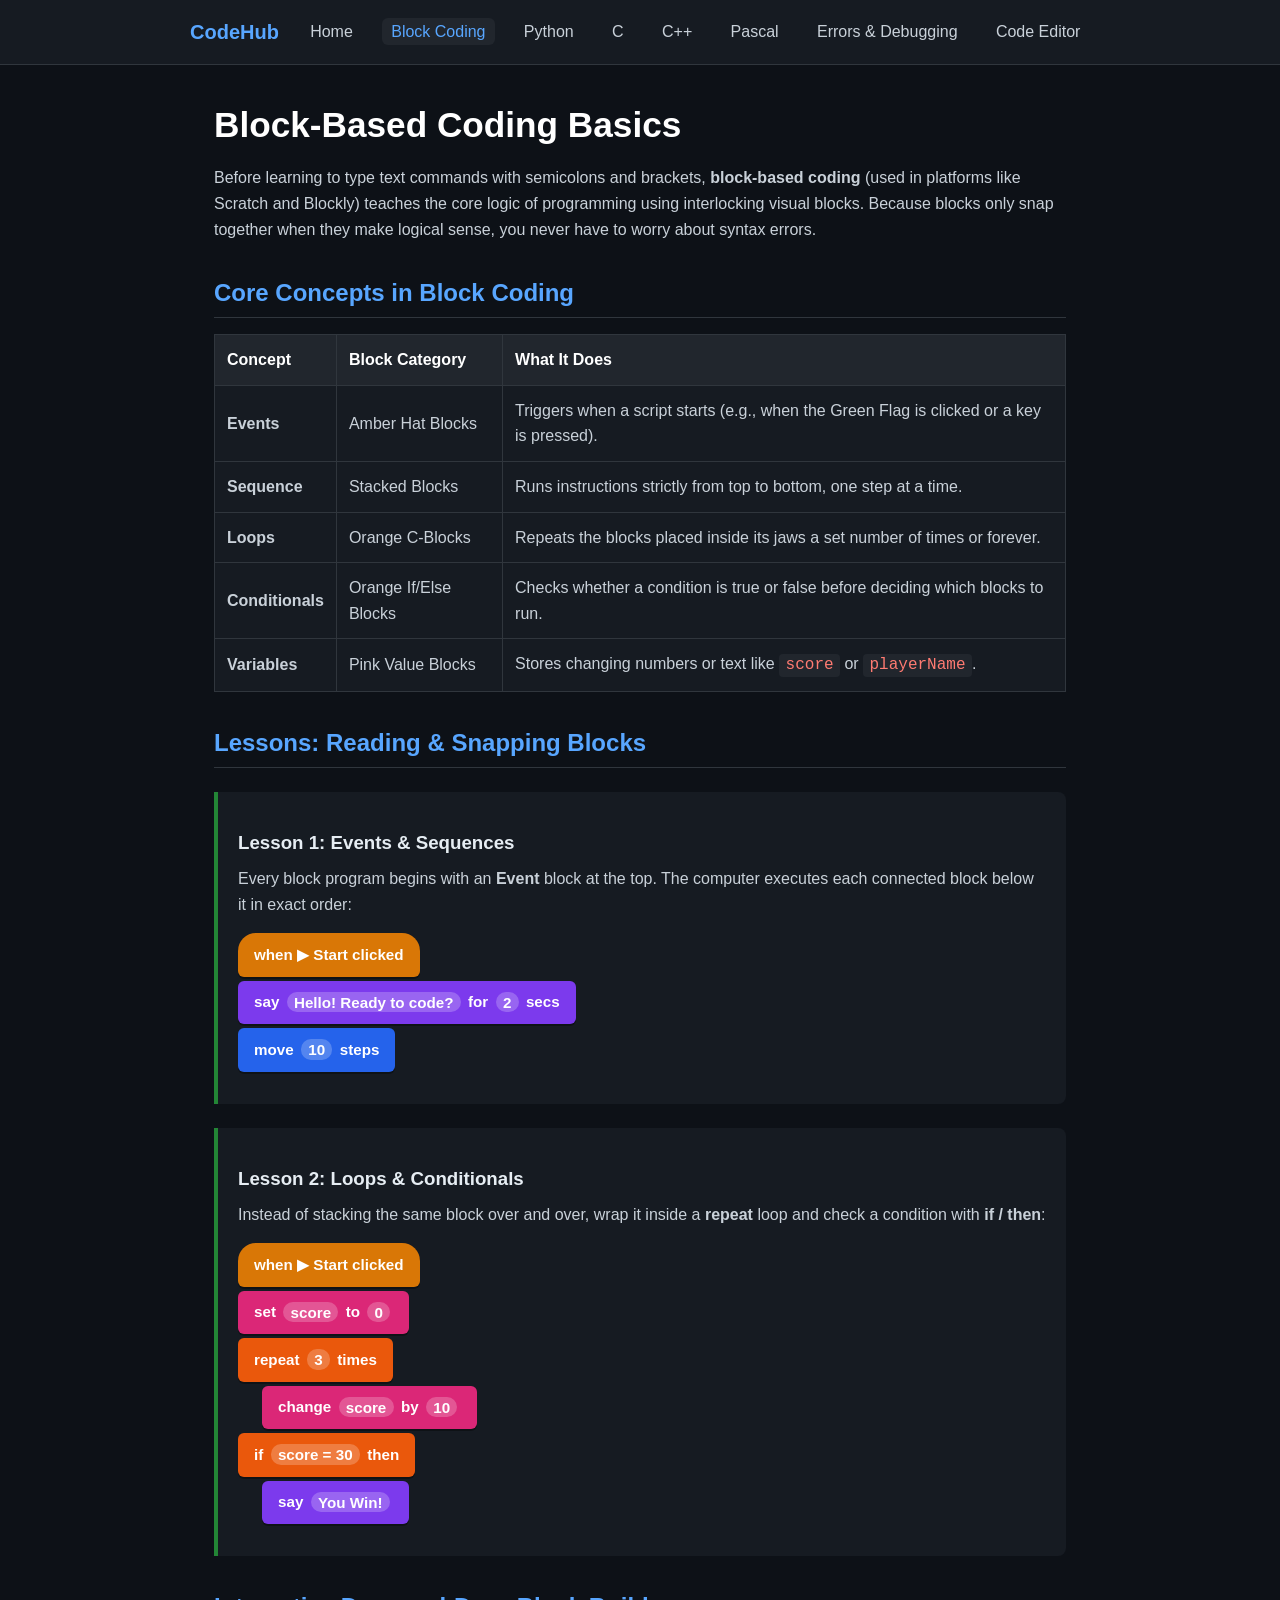
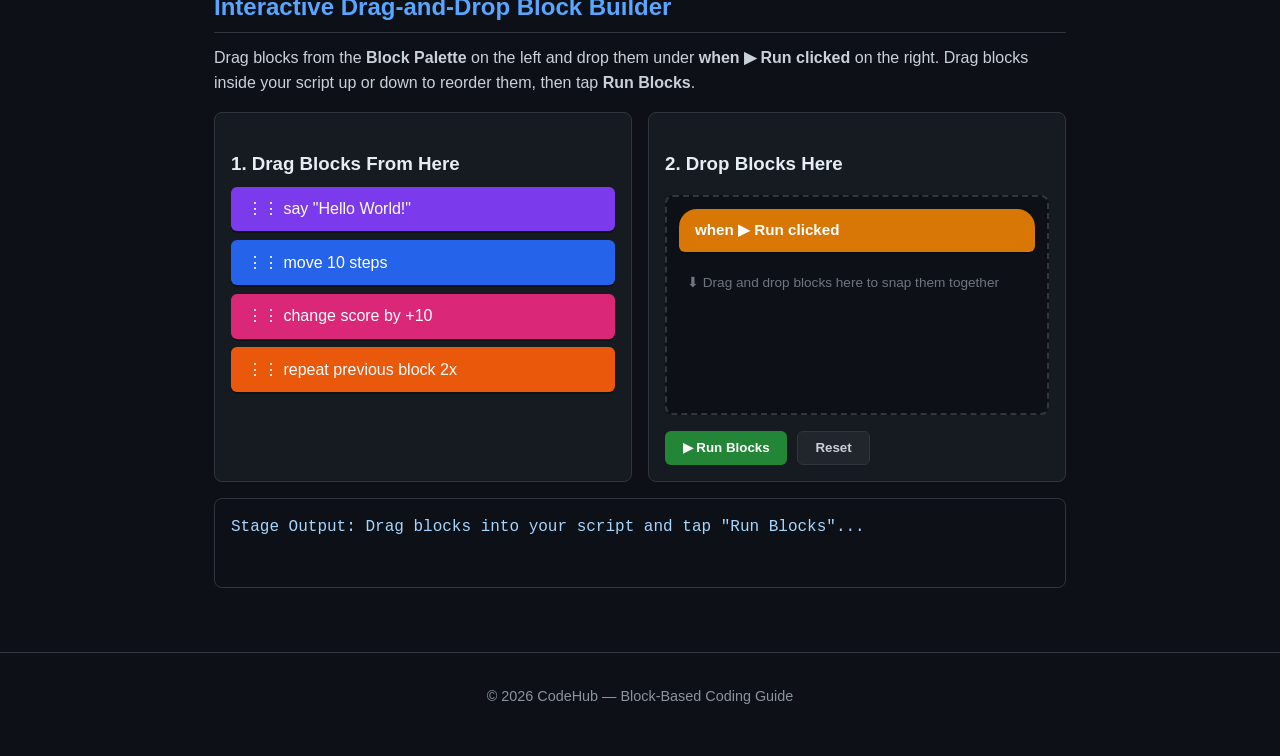
==== blocks.html @ fc76e5b6 "Create blocks.html" ====
<!DOCTYPE html>
<html lang="en">
<head>
  <meta charset="UTF-8">
  <meta name="viewport" content="width=device-width, initial-scale=1.0">
  <title>Block Coding Basics | CodeHub</title>
  <link rel="stylesheet" href="style.css">
  <style>
    /* Visual Block Styles */
    .block-stack {
      display: flex;
      flex-direction: column;
      align-items: flex-start;
      gap: 4px;
      margin: 1rem 0;
      font-family: -apple-system, BlinkMacSystemFont, "Segoe UI", Roboto, sans-serif;
      font-weight: 600;
      font-size: 0.95rem;
    }

    .block {
      padding: 0.6rem 1rem;
      border-radius: 6px;
      color: #ffffff;
      box-shadow: 0 2px 0 rgba(0, 0, 0, 0.35);
      display: inline-block;
      user-select: none;
    }

    .block-hat {
      border-radius: 18px 18px 6px 6px;
    }

    .block-indent {
      margin-left: 1.5rem;
    }

    .block-event { background-color: #d97706; }    /* Gold/Amber */
    .block-motion { background-color: #2563eb; }   /* Blue */
    .block-looks { background-color: #7c3aed; }    /* Purple */
    .block-control { background-color: #ea580c; }  /* Orange */
    .block-var { background-color: #db2777; }      /* Pink/Magenta */

    .block-slot {
      background-color: rgba(255, 255, 255, 0.22);
      padding: 0.1rem 0.45rem;
      border-radius: 10px;
      margin: 0 0.2rem;
    }

    /* Drag & Drop Playground Styles */
    .playground-grid {
      display: grid;
      grid-template-columns: repeat(auto-fit, minmax(260px, 1fr));
      gap: 1rem;
      margin-top: 1rem;
    }

    .palette-box, .workspace-box {
      background-color: #161b22;
      border: 1px solid #30363d;
      border-radius: 8px;
      padding: 1rem;
    }

    .draggable-block {
      display: flex;
      justify-content: space-between;
      align-items: center;
      width: 100%;
      margin-bottom: 0.55rem;
      cursor: grab;
      touch-action: none;
      transition: transform 0.12s, opacity 0.12s;
    }

    .draggable-block:active {
      cursor: grabbing;
    }

    .draggable-block.dragging {
      opacity: 0.5;
      transform: scale(0.98);
    }

    .drop-zone {
      min-height: 220px;
      padding: 0.75rem;
      border: 2px dashed #30363d;
      border-radius: 8px;
      background-color: #0d1117;
      transition: border-color 0.2s, background-color 0.2s;
    }

    .drop-zone.drag-over {
      border-color: #58a6ff;
      background-color: rgba(88, 166, 255, 0.08);
    }

    .drop-hint {
      color: #6e7681;
      font-size: 0.85rem;
      font-weight: normal;
      margin-top: 0.5rem;
      padding: 0.5rem;
    }

    .remove-x {
      background: rgba(0, 0, 0, 0.25);
      border: none;
      color: #ffffff;
      border-radius: 4px;
      padding: 0.1rem 0.45rem;
      margin-left: 0.75rem;
      font-size: 0.8rem;
      cursor: pointer;
    }

    .remove-x:hover {
      background: rgba(0, 0, 0, 0.5);
    }

    .stage-output {
      background-color: #0d1117;
      border: 1px solid #30363d;
      border-radius: 8px;
      padding: 1rem;
      margin-top: 1rem;
      min-height: 90px;
      color: #a5d6ff;
      font-family: Consolas, Monaco, monospace;
    }

    .action-row {
      display: flex;
      gap: 0.6rem;
      margin-top: 0.75rem;
    }

    .btn-run {
      background-color: #238636;
      color: #fff;
      border: none;
      padding: 0.55rem 1.1rem;
      border-radius: 6px;
      font-weight: 600;
      cursor: pointer;
    }

    .btn-clear {
      background-color: #21262d;
      color: #c9d1d9;
      border: 1px solid #30363d;
      padding: 0.55rem 1.1rem;
      border-radius: 6px;
      font-weight: 600;
      cursor: pointer;
    }
  </style>
</head>
<body>
  <header>
    <nav>
      <a href="index.html" class="logo">CodeHub</a>
      <ul class="nav-links">
        <li><a href="index.html">Home</a></li>
        <li><a href="blocks.html" class="active">Block Coding</a></li>
        <li><a href="python.html">Python</a></li>
        <li><a href="c.html">C</a></li>
        <li><a href="cpp.html">C++</a></li>
        <li><a href="pascal.html">Pascal</a></li>
        <li><a href="errors.html">Errors &amp; Debugging</a></li>
        <li><a href="editor.html">Code Editor</a></li>
      </ul>
    </nav>
  </header>

  <main>
    <h1>Block-Based Coding Basics</h1>
    <p>Before learning to type text commands with semicolons and brackets, <strong>block-based coding</strong> (used in platforms like Scratch and Blockly) teaches the core logic of programming using interlocking visual blocks. Because blocks only snap together when they make logical sense, you never have to worry about syntax errors.</p>

    <h2>Core Concepts in Block Coding</h2>
    <table>
      <tr>
        <th>Concept</th>
        <th>Block Category</th>
        <th>What It Does</th>
      </tr>
      <tr>
        <td><strong>Events</strong></td>
        <td>Amber Hat Blocks</td>
        <td>Triggers when a script starts (e.g., when the Green Flag is clicked or a key is pressed).</td>
      </tr>
      <tr>
        <td><strong>Sequence</strong></td>
        <td>Stacked Blocks</td>
        <td>Runs instructions strictly from top to bottom, one step at a time.</td>
      </tr>
      <tr>
        <td><strong>Loops</strong></td>
        <td>Orange C-Blocks</td>
        <td>Repeats the blocks placed inside its jaws a set number of times or forever.</td>
      </tr>
      <tr>
        <td><strong>Conditionals</strong></td>
        <td>Orange If/Else Blocks</td>
        <td>Checks whether a condition is true or false before deciding which blocks to run.</td>
      </tr>
      <tr>
        <td><strong>Variables</strong></td>
        <td>Pink Value Blocks</td>
        <td>Stores changing numbers or text like <code>score</code> or <code>playerName</code>.</td>
      </tr>
    </table>

    <h2>Lessons: Reading &amp; Snapping Blocks</h2>

    <div class="lesson-box">
      <h3>Lesson 1: Events &amp; Sequences</h3>
      <p>Every block program begins with an <strong>Event</strong> block at the top. The computer executes each connected block below it in exact order:</p>
      <div class="block-stack">
        <div class="block block-event block-hat">when ▶ Start clicked</div>
        <div class="block block-looks">say <span class="block-slot">Hello! Ready to code?</span> for <span class="block-slot">2</span> secs</div>
        <div class="block block-motion">move <span class="block-slot">10</span> steps</div>
      </div>
    </div>

    <div class="lesson-box">
      <h3>Lesson 2: Loops &amp; Conditionals</h3>
      <p>Instead of stacking the same block over and over, wrap it inside a <strong>repeat</strong> loop and check a condition with <strong>if / then</strong>:</p>
      <div class="block-stack">
        <div class="block block-event block-hat">when ▶ Start clicked</div>
        <div class="block block-var">set <span class="block-slot">score</span> to <span class="block-slot">0</span></div>
        <div class="block block-control">repeat <span class="block-slot">3</span> times</div>
        <div class="block block-var block-indent">change <span class="block-slot">score</span> by <span class="block-slot">10</span></div>
        <div class="block block-control">if <span class="block-slot">score = 30</span> then</div>
        <div class="block block-looks block-indent">say <span class="block-slot">You Win!</span></div>
      </div>
    </div>

    <h2>Interactive Drag-and-Drop Block Builder</h2>
    <p>Drag blocks from the <strong>Block Palette</strong> on the left and drop them under <strong>when ▶ Run clicked</strong> on the right. Drag blocks inside your script up or down to reorder them, then tap <strong>Run Blocks</strong>.</p>

    <div class="playground-grid">
      <div class="palette-box">
        <h3>1. Drag Blocks From Here</h3>
        <div id="paletteList">
          <div class="block block-looks draggable-block" draggable="true" data-type="say" data-class="block-looks">
            <span>⋮⋮ say "Hello World!"</span>
          </div>
          <div class="block block-motion draggable-block" draggable="true" data-type="move" data-class="block-motion">
            <span>⋮⋮ move 10 steps</span>
          </div>
          <div class="block block-var draggable-block" draggable="true" data-type="score" data-class="block-var">
            <span>⋮⋮ change score by +10</span>
          </div>
          <div class="block block-control draggable-block" draggable="true" data-type="repeat" data-class="block-control">
            <span>⋮⋮ repeat previous block 2x</span>
          </div>
        </div>
      </div>

      <div class="workspace-box">
        <h3>2. Drop Blocks Here</h3>
        <div id="dropZone" class="drop-zone block-stack">
          <div class="block block-event block-hat" style="width: 100%;">when ▶ Run clicked</div>
          <div id="dropHint" class="drop-hint">⬇ Drag and drop blocks here to snap them together</div>
        </div>
        <div class="action-row">
          <button class="btn-run" onclick="runBlocks()">▶ Run Blocks</button>
          <button class="btn-clear" onclick="clearBlocks()">Reset</button>
        </div>
      </div>
    </div>

    <div id="stageOutput" class="stage-output">Stage Output: Drag blocks into your script and tap "Run Blocks"...</div>
  </main>

  <footer>
    <p>&copy; 2026 CodeHub &mdash; Block-Based Coding Guide</p>
  </footer>

  <script>
    const dropZone = document.getElementById("dropZone");
    const dropHint = document.getElementById("dropHint");
    const paletteBlocks = document.querySelectorAll("#paletteList .draggable-block");
    let draggedItem = null;
    let isFromPalette = false;

    const labels = {
      say: 'say "Hello World!"',
      move: "move 10 steps",
      score: "change score by +10",
      repeat: "repeat previous block 2x"
    };

    function createWorkspaceBlock(type, cssClass) {
      const el = document.createElement("div");
      el.className = "block " + cssClass + " draggable-block workspace-item";
      el.draggable = true;
      el.dataset.type = type;
      el.dataset.class = cssClass;

      const textSpan = document.createElement("span");
      textSpan.textContent = "⋮⋮ " + labels[type];

      const removeBtn = document.createElement("button");
      removeBtn.className = "remove-x";
      removeBtn.textContent = "✕";
      removeBtn.title = "Remove block";
      removeBtn.onclick = function() {
        el.remove();
        toggleHint();
      };

      el.appendChild(textSpan);
      el.appendChild(removeBtn);

      attachWorkspaceDragEvents(el);
      return el;
    }

    function toggleHint() {
      const items = dropZone.querySelectorAll(".workspace-item");
      dropHint.style.display = items.length === 0 ? "block" : "none";
    }

    // Desktop Drag & Drop from Palette
    paletteBlocks.forEach((block) => {
      block.addEventListener("dragstart", (e) => {
        draggedItem = block;
        isFromPalette = true;
        block.classList.add("dragging");
        e.dataTransfer.effectAllowed = "copy";
      });

      block.addEventListener("dragend", ()
---- style.css ----
* {
  box-sizing: border-box;
  margin: 0;
  padding: 0;
}

body {
  font-family: -apple-system, BlinkMacSystemFont, "Segoe UI", Roboto, Helvetica, Arial, sans-serif;
  line-height: 1.6;
  background-color: #0d1117;
  color: #c9d1d9;
}

header {
  background-color: #161b22;
  border-bottom: 1px solid #30363d;
  padding: 1rem 2rem;
  position: sticky;
  top: 0;
}

nav {
  max-width: 900px;
  margin: 0 auto;
  display: flex;
  flex-wrap: wrap;
  justify-content: space-between;
  align-items: center;
  gap: 1rem;
}

.logo {
  font-size: 1.25rem;
  font-weight: bold;
  color: #58a6ff;
  text-decoration: none;
}

.nav-links {
  list-style: none;
  display: flex;
  flex-wrap: wrap;
  gap: 1.2rem;
}

.nav-links a {
  color: #c9d1d9;
  text-decoration: none;
  font-weight: 500;
  padding: 0.3rem 0.6rem;
  border-radius: 6px;
}

.nav-links a:hover,
.nav-links a.active {
  background-color: #21262d;
  color: #58a6ff;
}

main {
  max-width: 900px;
  margin: 2rem auto;
  padding: 0 1.5rem;
}

h1 {
  color: #ffffff;
  font-size: 2.2rem;
  margin-bottom: 0.75rem;
}

h2 {
  color: #58a6ff;
  margin-top: 2rem;
  margin-bottom: 0.75rem;
  border-bottom: 1px solid #30363d;
  padding-bottom: 0.3rem;
}

h3 {
  color: #e6edf3;
  margin-top: 1.25rem;
  margin-bottom: 0.5rem;
}

p {
  margin-bottom: 1rem;
}

.card-grid {
  display: grid;
  grid-template-columns: repeat(auto-fit, minmax(200px, 1fr));
  gap: 1rem;
  margin-top: 1.5rem;
}

.card {
  background-color: #161b22;
  border: 1px solid #30363d;
  border-radius: 8px;
  padding: 1.25rem;
  text-decoration: none;
  color: #c9d1d9;
  display: block;
}

.card:hover {
  border-color: #58a6ff;
}

.card h3 {
  margin-top: 0;
  color: #58a6ff;
}

table {
  width: 100%;
  border-collapse: collapse;
  margin: 1rem 0;
  background-color: #161b22;
}

th, td {
  border: 1px solid #30363d;
  padding: 0.75rem;
  text-align: left;
}

th {
  background-color: #21262d;
  color: #ffffff;
}

code {
  background-color: #21262d;
  color: #ff7b72;
  padding: 0.15rem 0.4rem;
  border-radius: 4px;
  font-family: Consolas, Monaco, "Courier New", monospace;
}

pre {
  background-color: #161b22;
  border: 1px solid #30363d;
  border-radius: 8px;
  padding: 1rem;
  overflow-x: auto;
  margin: 1rem 0;
}

pre code {
  background: none;
  color: #a5d6ff;
  padding: 0;
}

.lesson-box {
  background-color: #161b22;
  border-left: 4px solid #238636;
  padding: 1rem 1.25rem;
  margin: 1.5rem 0;
  border-radius: 0 8px 8px 0;
}

footer {
  text-align: center;
  padding: 2rem;
  margin-top: 4rem;
  border-top: 1px solid #30363d;
  color: #8b949e;
  font-size: 0.9rem;
}
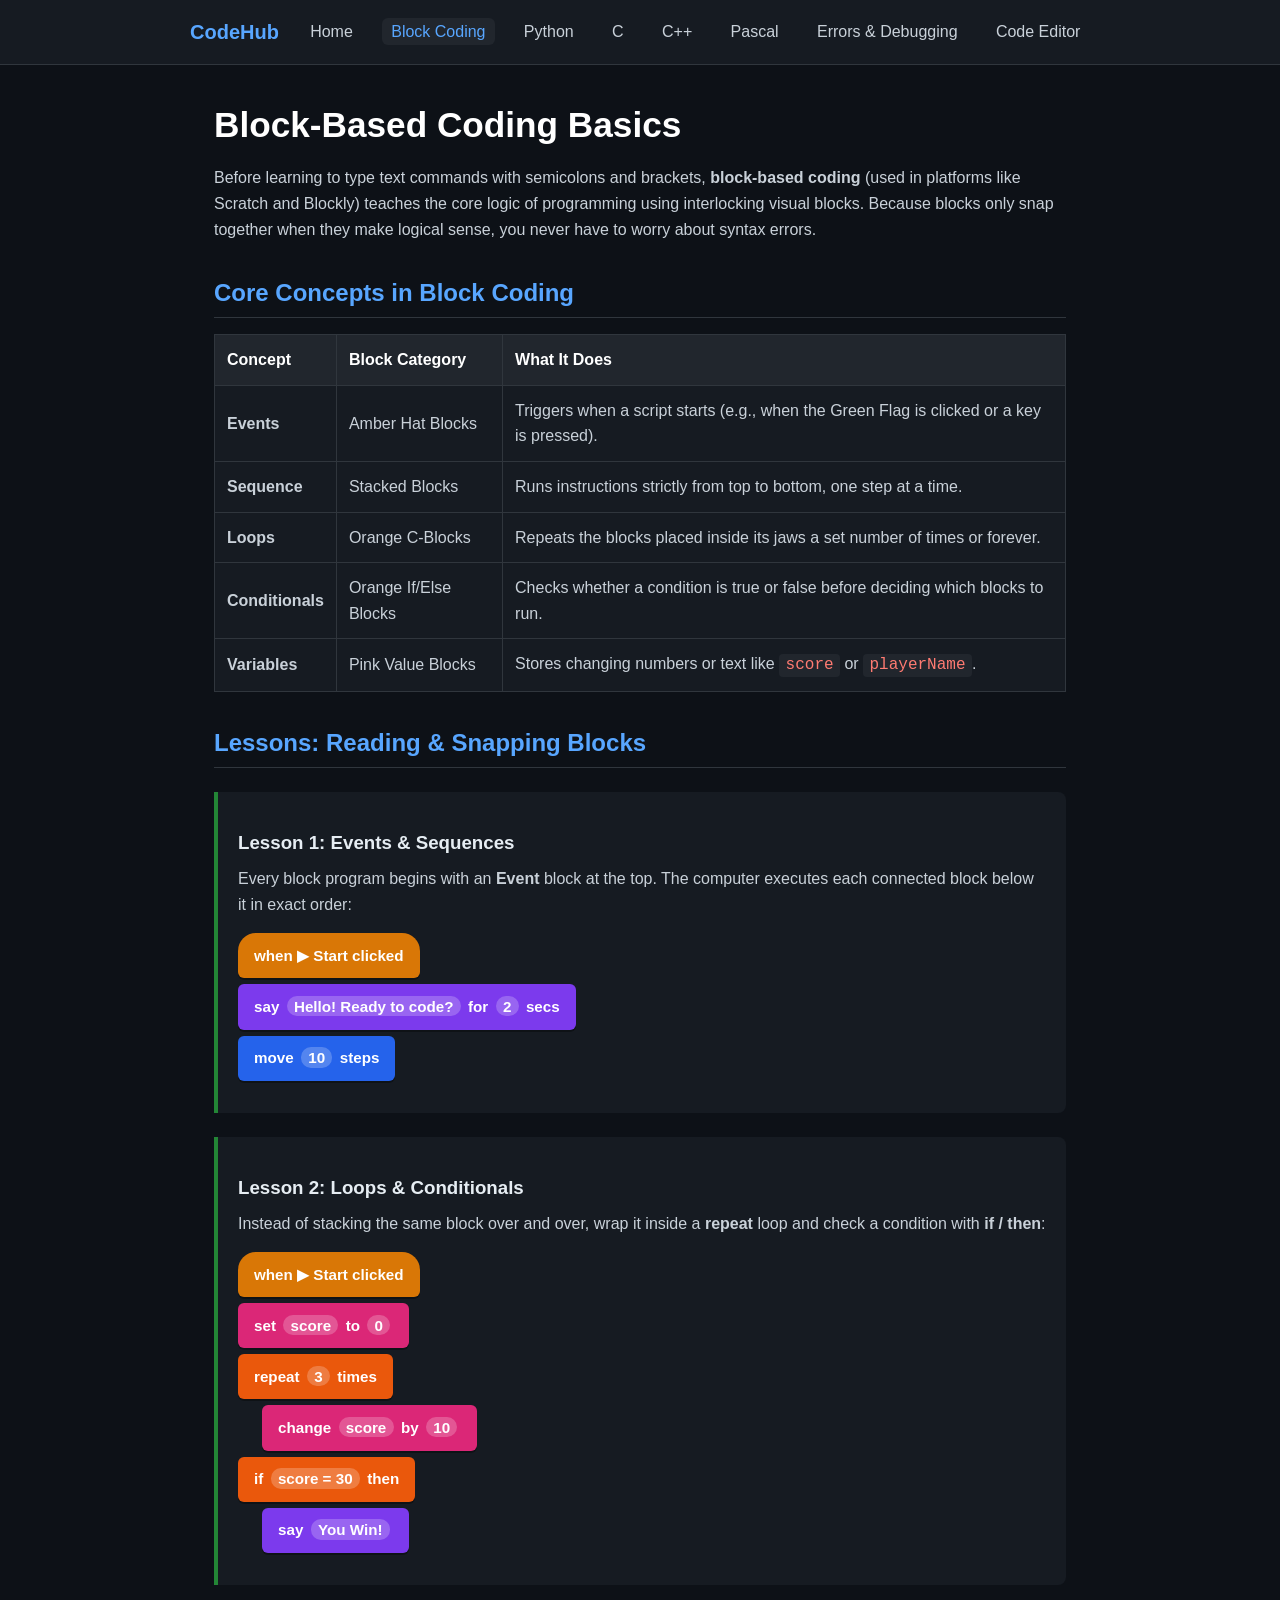
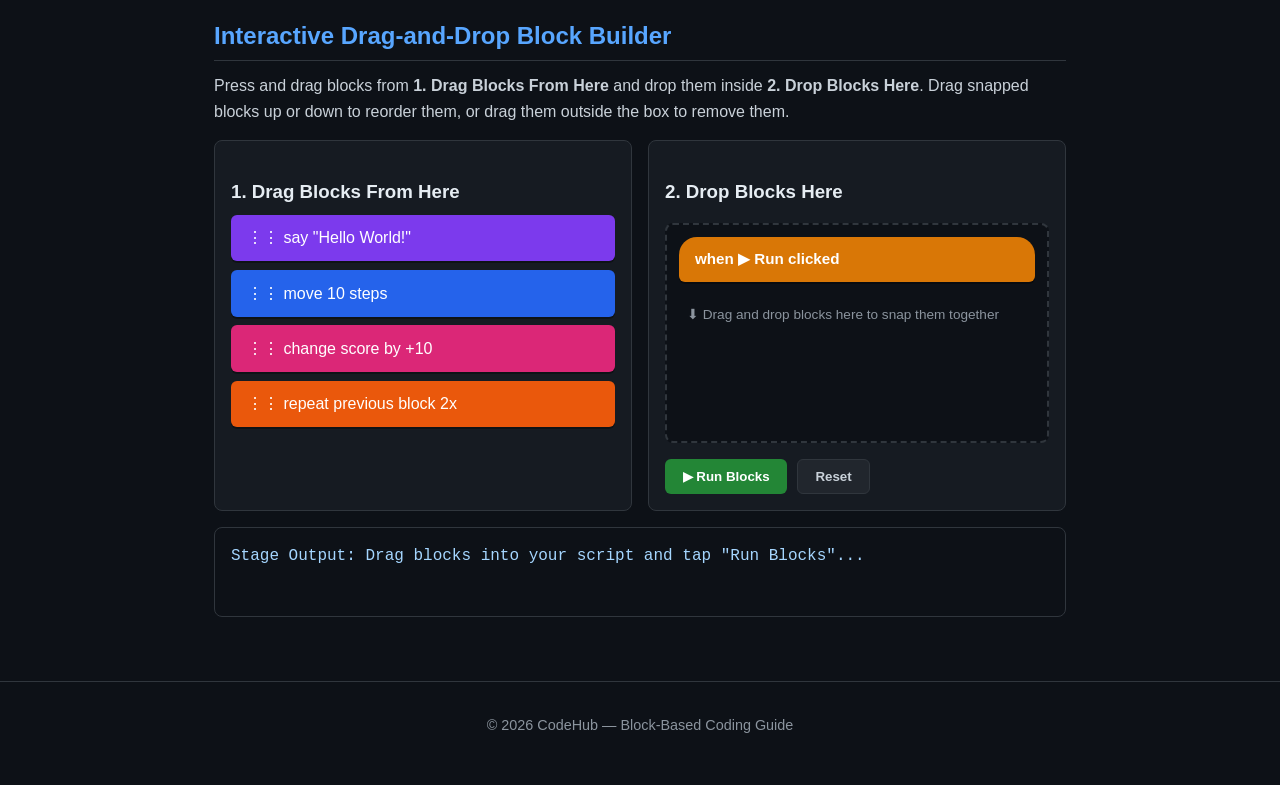
==== commit b4b1e8c7: "Update blocks.html" ====
--- a/blocks.html
+++ b/blocks.html
@@ -11,7 +11,7 @@
       display: flex;
       flex-direction: column;
       align-items: flex-start;
-      gap: 4px;
+      gap: 6px;
       margin: 1rem 0;
       font-family: -apple-system, BlinkMacSystemFont, "Segoe UI", Roboto, sans-serif;
       font-weight: 600;
@@ -19,12 +19,13 @@
     }
 
     .block {
-      padding: 0.6rem 1rem;
+      padding: 0.65rem 1rem;
       border-radius: 6px;
       color: #ffffff;
       box-shadow: 0 2px 0 rgba(0, 0, 0, 0.35);
       display: inline-block;
       user-select: none;
+      -webkit-user-select: none;
     }
 
     .block-hat {
@@ -63,24 +64,32 @@
       padding: 1rem;
     }
 
-    .draggable-block {
+    .drag-block {
       display: flex;
       justify-content: space-between;
       align-items: center;
       width: 100%;
       margin-bottom: 0.55rem;
       cursor: grab;
-      touch-action: none;
-      transition: transform 0.12s, opacity 0.12s;
-    }
-
-    .draggable-block:active {
+      touch-action: none; /* Prevents mobile page scroll while dragging a block */
+      transition: opacity 0.12s;
+    }
+
+    .drag-block:active {
       cursor: grabbing;
     }
 
-    .draggable-block.dragging {
-      opacity: 0.5;
-      transform: scale(0.98);
+    .drag-block.is-dragging {
+      opacity: 0.4;
+    }
+
+    .drag-ghost {
+      position: fixed;
+      z-index: 9999;
+      pointer-events: none;
+      opacity: 0.92;
+      box-shadow: 0 10px 25px rgba(0, 0, 0, 0.6);
+      transform: scale(1.03);
     }
 
     .drop-zone {
@@ -94,11 +103,11 @@
 
     .drop-zone.drag-over {
       border-color: #58a6ff;
-      background-color: rgba(88, 166, 255, 0.08);
+      background-color: rgba(88, 166, 255, 0.12);
     }
 
     .drop-hint {
-      color: #6e7681;
+      color: #8b949e;
       font-size: 0.85rem;
       font-weight: normal;
       margin-top: 0.5rem;
@@ -106,18 +115,18 @@
     }
 
     .remove-x {
-      background: rgba(0, 0, 0, 0.25);
+      background: rgba(0, 0, 0, 0.3);
       border: none;
       color: #ffffff;
       border-radius: 4px;
-      padding: 0.1rem 0.45rem;
+      padding: 0.15rem 0.5rem;
       margin-left: 0.75rem;
-      font-size: 0.8rem;
+      font-size: 0.85rem;
       cursor: pointer;
     }
 
     .remove-x:hover {
-      background: rgba(0, 0, 0, 0.5);
+      background: rgba(0, 0, 0, 0.6);
     }
 
     .stage-output {
@@ -239,22 +248,22 @@
     </div>
 
     <h2>Interactive Drag-and-Drop Block Builder</h2>
-    <p>Drag blocks from the <strong>Block Palette</strong> on the left and drop them under <strong>when ▶ Run clicked</strong> on the right. Drag blocks inside your script up or down to reorder them, then tap <strong>Run Blocks</strong>.</p>
+    <p>Press and drag blocks from <strong>1. Drag Blocks From Here</strong> and drop them inside <strong>2. Drop Blocks Here</strong>. Drag snapped blocks up or down to reorder them, or drag them outside the box to remove them.</p>
 
     <div class="playground-grid">
       <div class="palette-box">
         <h3>1. Drag Blocks From Here</h3>
         <div id="paletteList">
-          <div class="block block-looks draggable-block" draggable="true" data-type="say" data-class="block-looks">
+          <div class="block block-looks drag-block" data-type="say" data-class="block-looks">
             <span>⋮⋮ say "Hello World!"</span>
           </div>
-          <div class="block block-motion draggable-block" draggable="true" data-type="move" data-class="block-motion">
+          <div class="block block-motion drag-block" data-type="move" data-class="block-motion">
             <span>⋮⋮ move 10 steps</span>
           </div>
-          <div class="block block-var draggable-block" draggable="true" data-type="score" data-class="block-var">
+          <div class="block block-var drag-block" data-type="score" data-class="block-var">
             <span>⋮⋮ change score by +10</span>
           </div>
-          <div class="block block-control draggable-block" draggable="true" data-type="repeat" data-class="block-control">
+          <div class="block block-control drag-block" data-type="repeat" data-class="block-control">
             <span>⋮⋮ repeat previous block 2x</span>
           </div>
         </div>
@@ -283,9 +292,6 @@
   <script>
     const dropZone = document.getElementById("dropZone");
     const dropHint = document.getElementById("dropHint");
-    const paletteBlocks = document.querySelectorAll("#paletteList .draggable-block");
-    let draggedItem = null;
-    let isFromPalette = false;
 
     const labels = {
       say: 'say "Hello World!"',
@@ -294,10 +300,14 @@
       repeat: "repeat previous block 2x"
     };
 
+    function toggleHint() {
+      const items = dropZone.querySelectorAll(".workspace-item");
+      dropHint.style.display = items.length === 0 ? "block" : "none";
+    }
+
     function createWorkspaceBlock(type, cssClass) {
       const el = document.createElement("div");
-      el.className = "block " + cssClass + " draggable-block workspace-item";
-      el.draggable = true;
+      el.className = "block " + cssClass + " drag-block workspace-item";
       el.dataset.type = type;
       el.dataset.class = cssClass;
 
@@ -308,30 +318,160 @@
       removeBtn.className = "remove-x";
       removeBtn.textContent = "✕";
       removeBtn.title = "Remove block";
-      removeBtn.onclick = function() {
+      removeBtn.addEventListener("pointerdown", (e) => e.stopPropagation());
+      removeBtn.addEventListener("click", () => {
         el.remove();
         toggleHint();
-      };
+      });
 
       el.appendChild(textSpan);
       el.appendChild(removeBtn);
 
-      attachWorkspaceDragEvents(el);
+      enablePointerDrag(el, false);
       return el;
     }
 
-    function toggleHint() {
-      const items = dropZone.querySelectorAll(".workspace-item");
-      dropHint.style.display = items.length === 0 ? "block" : "none";
-    }
-
-    // Desktop Drag & Drop from Palette
-    paletteBlocks.forEach((block) => {
-      block.addEventListener("dragstart", (e) => {
-        draggedItem = block;
-        isFromPalette = true;
-        block.classList.add("dragging");
-        e.dataTransfer.effectAllowed = "copy";
+    function getInsertPosition(clientY) {
+      const items = [...dropZone.querySelectorAll(".workspace-item:not(.is-dragging)")];
+      return items.reduce((closest, child) => {
+        const box = child.getBoundingClientRect();
+        const offset = clientY - box.top - box.height / 2;
+        if (offset < 0 && offset > closest.offset) {
+          return { offset: offset, element: child };
+        }
+        return closest;
+      }, { offset: Number.NEGATIVE_INFINITY }).element;
+    }
+
+    function isInsideDropZone(clientX, clientY) {
+      const rect = dropZone.getBoundingClientRect();
+      return (
+        clientX >= rect.left - 15 &&
+        clientX <= rect.right + 15 &&
+        clientY >= rect.top - 15 &&
+        clientY <= rect.bottom + 15
+      );
+    }
+
+    function enablePointerDrag(element, isFromPalette) {
+      element.addEventListener("pointerdown", (e) => {
+        if (e.target.classList.contains("remove-x")) return;
+        e.preventDefault();
+
+        const rect = element.getBoundingClientRect();
+        const offsetX = e.clientX - rect.left;
+        const offsetY = e.clientY - rect.top;
+
+        // Create floating visual clone that follows finger/mouse
+        const ghost = element.cloneNode(true);
+        ghost.classList.add("drag-ghost");
+        ghost.style.width = rect.width + "px";
+        ghost.style.left = (e.clientX - offsetX) + "px";
+        ghost.style.top = (e.clientY - offsetY) + "px";
+        document.body.appendChild(ghost);
+
+        element.classList.add("is-dragging");
+        element.setPointerCapture(e.pointerId);
+
+        function onPointerMove(moveEvent) {
+          ghost.style.left = (moveEvent.clientX - offsetX) + "px";
+          ghost.style.top = (moveEvent.clientY - offsetY) + "px";
+
+          if (isInsideDropZone(moveEvent.clientX, moveEvent.clientY)) {
+            dropZone.classList.add("drag-over");
+          } else {
+            dropZone.classList.remove("drag-over");
+          }
+        }
+
+        function onPointerUp(upEvent) {
+          element.releasePointerCapture(upEvent.pointerId);
+          element.removeEventListener("pointermove", onPointerMove);
+          element.removeEventListener("pointerup", onPointerUp);
+          element.removeEventListener("pointercancel", onPointerUp);
+
+          ghost.remove();
+          element.classList.remove("is-dragging");
+          dropZone.classList.remove("drag-over");
+
+          if (isInsideDropZone(upEvent.clientX, upEvent.clientY)) {
+            const afterEl = getInsertPosition(upEvent.clientY);
+            const targetBlock = isFromPalette
+              ? createWorkspaceBlock(element.dataset.type, element.dataset.class)
+              : element;
+
+            if (afterEl == null) {
+              dropZone.appendChild(targetBlock);
+            } else {
+              dropZone.insertBefore(targetBlock, afterEl);
+            }
+            toggleHint();
+          } else if (!isFromPalette) {
+            // Dragging an existing block outside the drop zone removes it
+            element.remove();
+            toggleHint();
+          }
+        }
+
+        element.addEventListener("pointermove", onPointerMove);
+        element.addEventListener("pointerup", onPointerUp);
+        element.addEventListener("pointercancel", onPointerUp);
       });
-
-      block.addEventListener("dragend", ()
+    }
+
+    // Initialize dragging for all palette blocks
+    document.querySelectorAll("#paletteList .drag-block").forEach((block) => {
+      enablePointerDrag(block, true);
+    });
+
+    function clearBlocks() {
+      dropZone.querySelectorAll(".workspace-item").forEach((el) => el.remove());
+      toggleHint();
+      document.getElementById("stageOutput").textContent = 'Stage Output: Drag blocks into your script and tap "Run Blocks"...';
+    }
+
+    function runBlocks() {
+      const output = document.getElementById("stageOutput");
+      const items = [...dropZone.querySelectorAll(".workspace-item")];
+
+      if (items.length === 0) {
+        output.textContent = "Stage Output: Drag and drop at least one block under 'when ▶ Run clicked' first!";
+        return;
+      }
+
+      let steps = 0;
+      let score = 0;
+      let logs = [];
+
+      function executeAction(type) {
+        if (type === "say") {
+          logs.push('Character says: "Hello World!"');
+        } else if (type === "move") {
+          steps += 10;
+          logs.push("Character moved 10 steps (Total position: " + steps + ")");
+        } else if (type === "score") {
+          score += 10;
+          logs.push("Score increased by 10 (Current score: " + score + ")");
+        }
+      }
+
+      for (let i = 0; i < items.length; i++) {
+        const currentType = items[i].dataset.type;
+        if (currentType === "repeat") {
+          if (i > 0 && items[i - 1].dataset.type !== "repeat") {
+            logs.push("--- Repeating previous block 2 times ---");
+            executeAction(items[i - 1].dataset.type);
+            executeAction(items[i - 1].dataset.type);
+          } else {
+            logs.push("(Place a block above 'repeat' to repeat it!)");
+          }
+        } else {
+          executeAction(currentType);
+        }
+      }
+
+      output.innerHTML = "<strong>Execution Log:</strong><br>" + logs.join("<br>");
+    }
+  </script>
+</body>
+</html>
